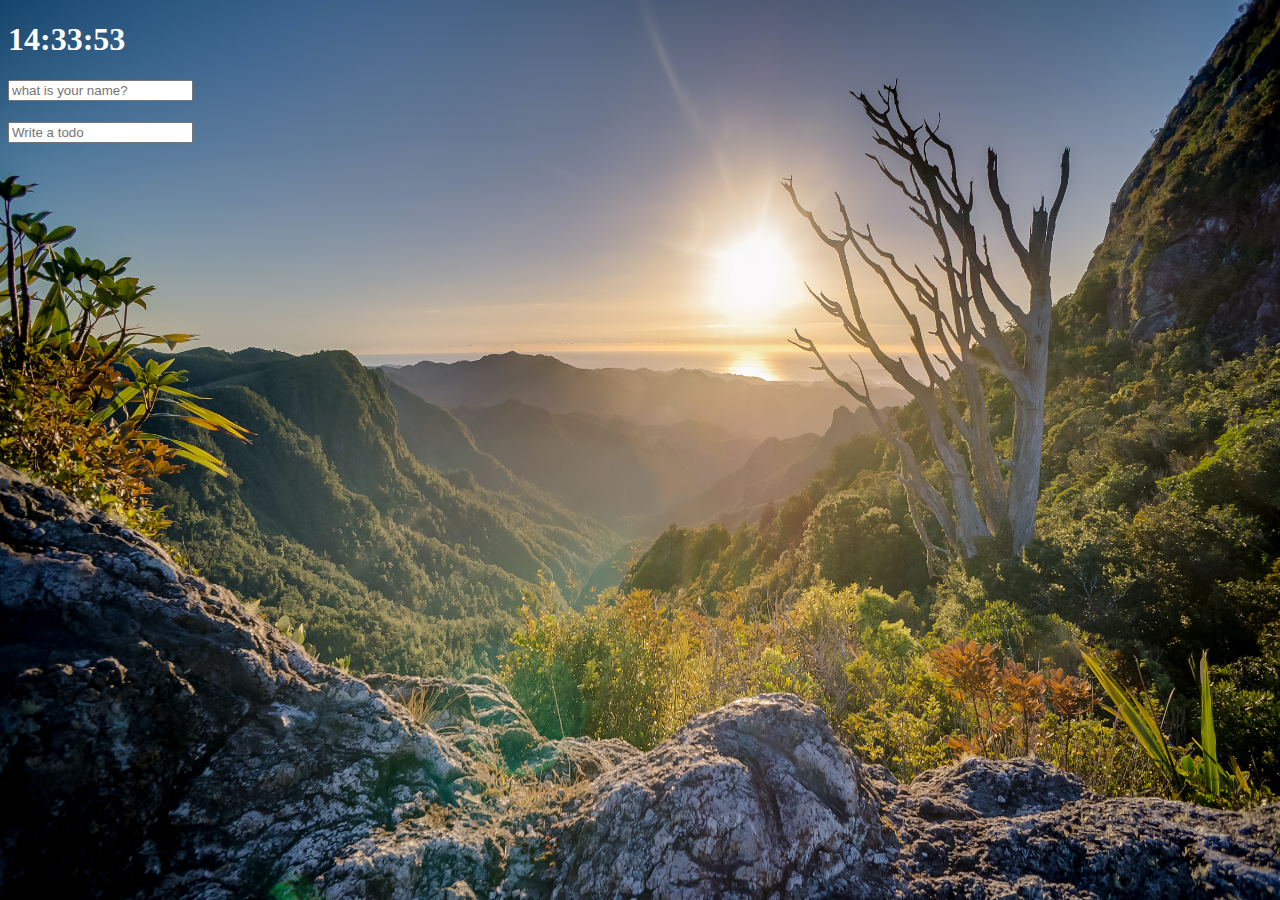
==== JavaScript/210103/index.html @ f7408295 "Create 210101 : Vanilla JS - Google Momentum Clone Coding" ====
<!DOCTYPE html>
<html>
    <head>
        <title> momentum </title>
        <meta charset="utf-8">
        <link rel="stylesheet" href="index.css">
    </head>

    <body>
        <div class="js-clock">
            <h1 class="js-title">00:00</h1>
        </div>
        <form class="js-form form">
            <input type="text" placeholder="what is your name?">
        </form>
        <h4 class="js-greetings greetings"></h4>
        <form class="js-toDoForm">
            <input type="text" placeholder="Write a todo"/>
        </form>
        <ul class="js-toDoList"></ul>
        <span class="js-weather"></span>
        <script src="clock.js"></script>
        <script src="gretting.js"></script>
        <script src="todo.js"></script>
        <script src="background.js"></script>
        <script src="weather.js"></script>
    </body>
</html>
---- JavaScript/210103/index.css ----
body {
    background-color: #2c3e50;
    color : white;
}

.form, .greeting {
    display: none;
}

.showing {
    display: block;
}

@keyframes fadeIn{
    from{
        opacity: 0;
    }
    to {
        opacity: 1;
    }
}

        .bgImage{
            position: absolute;
            top: 0;
            left: 0;
            width: 100%;
            height: 100%;
            z-index: -1;
            animation: fadeIn 0.5s linear;
        }
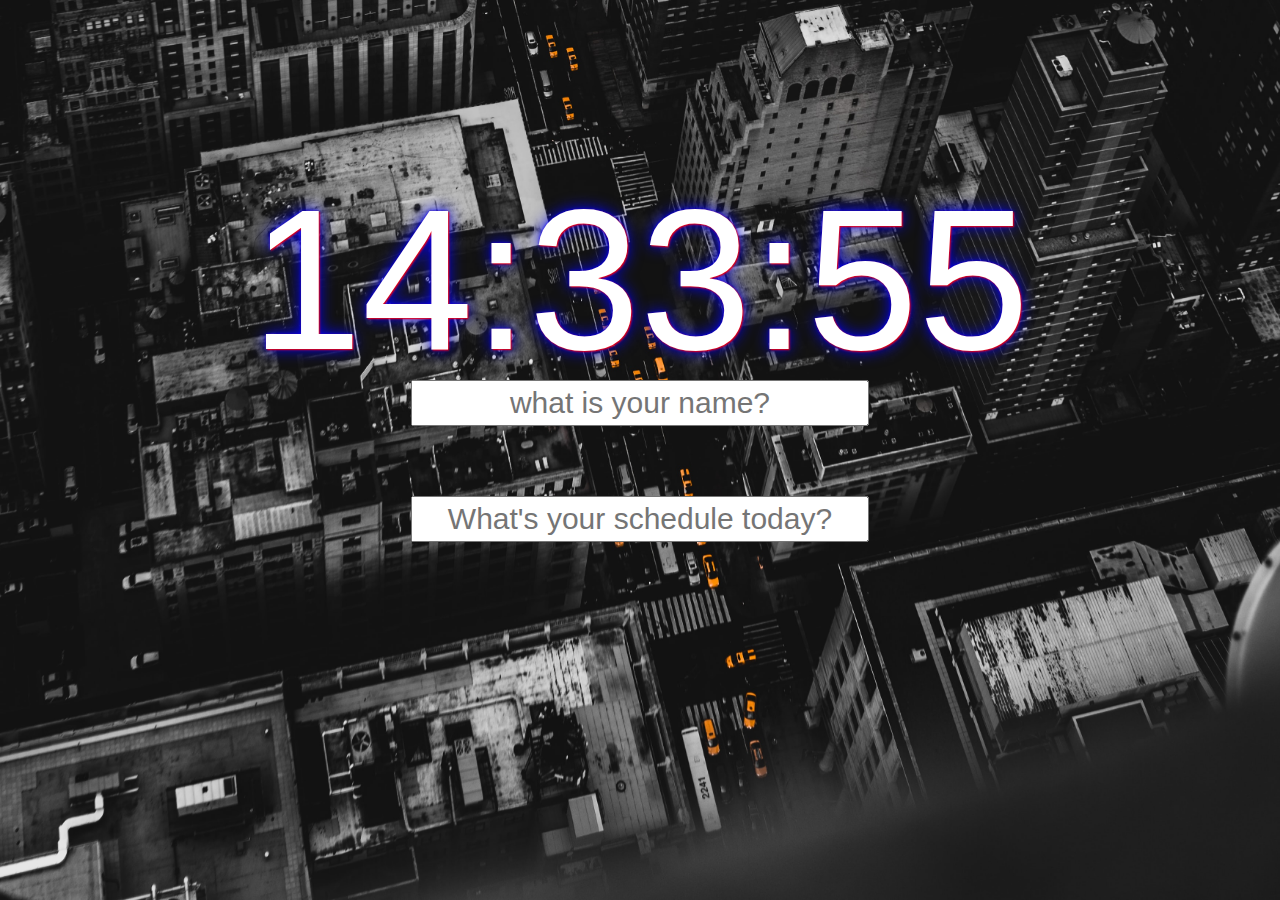
==== commit 04609019: "html 누락 부분 추가" ====
--- a/JavaScript/210103/index.html
+++ b/JavaScript/210103/index.html
@@ -7,22 +7,24 @@
     </head>
 
     <body>
-        <div class="js-clock">
-            <h1 class="js-title">00:00</h1>
+        <div class="contents">
+            <div class="js-clock">
+                <h1 class="js-title">00:00</h1>
+            </div>
+            <form class="js-form form">
+                <input type="text" placeholder="what is your name?">
+            </form>
+            <h4 class="js-greetings greetings"></h4>
+            <form class="js-toDoForm">
+                <input type="text" placeholder="What's your schedule today?"/>
+            </form>
+            <ul class="js-toDoList"></ul>
+            <span class="js-weather"></span>
+            <script src="clock.js"></script>
+            <script src="gretting.js"></script>
+            <script src="todo.js"></script>
+            <script src="background.js"></script>
+            <script src="weather.js"></script>
         </div>
-        <form class="js-form form">
-            <input type="text" placeholder="what is your name?">
-        </form>
-        <h4 class="js-greetings greetings"></h4>
-        <form class="js-toDoForm">
-            <input type="text" placeholder="Write a todo"/>
-        </form>
-        <ul class="js-toDoList"></ul>
-        <span class="js-weather"></span>
-        <script src="clock.js"></script>
-        <script src="gretting.js"></script>
-        <script src="todo.js"></script>
-        <script src="background.js"></script>
-        <script src="weather.js"></script>
     </body>
 </html>--- a/JavaScript/210103/index.css
+++ b/JavaScript/210103/index.css
@@ -1,31 +1,89 @@
+@import "reset.css";
+
 body {
-    background-color: #2c3e50;
-    color : white;
+  background-color: #2c3e50;
+  color: white;
+  text-shadow: 1px 1px 2px red, 0 0 1em blue, 0 0 0.2em blue;
 }
 
-.form, .greeting {
-    display: none;
+.form,
+.greeting {
+  display: none;
 }
 
 .showing {
-    display: block;
+  display: block;
 }
 
-@keyframes fadeIn{
-    from{
-        opacity: 0;
-    }
-    to {
-        opacity: 1;
-    }
+@keyframes fadeIn {
+  from {
+    opacity: 0;
+  }
+  to {
+    opacity: 1;
+  }
 }
 
-        .bgImage{
-            position: absolute;
-            top: 0;
-            left: 0;
-            width: 100%;
-            height: 100%;
-            z-index: -1;
-            animation: fadeIn 0.5s linear;
-        }+.bgImage {
+  position: absolute;
+  top: 0;
+  left: 0;
+  width: 100%;
+  height: 100%;
+  z-index: -1;
+  animation: fadeIn 0.5s linear;
+}
+
+h4 {
+  font-size: 80px;
+  padding-top: 40px;
+}
+
+.contents {
+  position: absolute;
+  top: 20%;
+  left: 50%;
+  transform: translate(-50%);
+  text-align: center;
+}
+
+.js-clock {
+  font-size: 200px;
+  font-family: -apple-system, BlinkMacSystemFont, "Segoe UI", Roboto, Oxygen,
+    Ubuntu, Cantarell, "Open Sans", "Helvetica Neue", sans-serif;
+}
+
+.js-toDoForm {
+  padding-top: 30px;
+}
+
+input {
+  height: 40px;
+  width: 450px;
+  font-size: 30px;
+  text-align: center;
+  font-family: -apple-system, BlinkMacSystemFont, "Segoe UI", Roboto, Oxygen,
+    Ubuntu, Cantarell, "Open Sans", "Helvetica Neue", sans-serif;
+}
+
+ul {
+  margin-top: 15px;
+}
+
+li {
+  font-size: 25px;
+  padding-top: 9px;
+  align-content: center;
+}
+
+button {
+  background-color: rgba(255, 255, 255, 0);
+  border: none;
+  font-size: 25px;
+}
+
+.js-weather {
+  display: block;
+  font-size: 30px;
+  padding-top: 100px;
+}
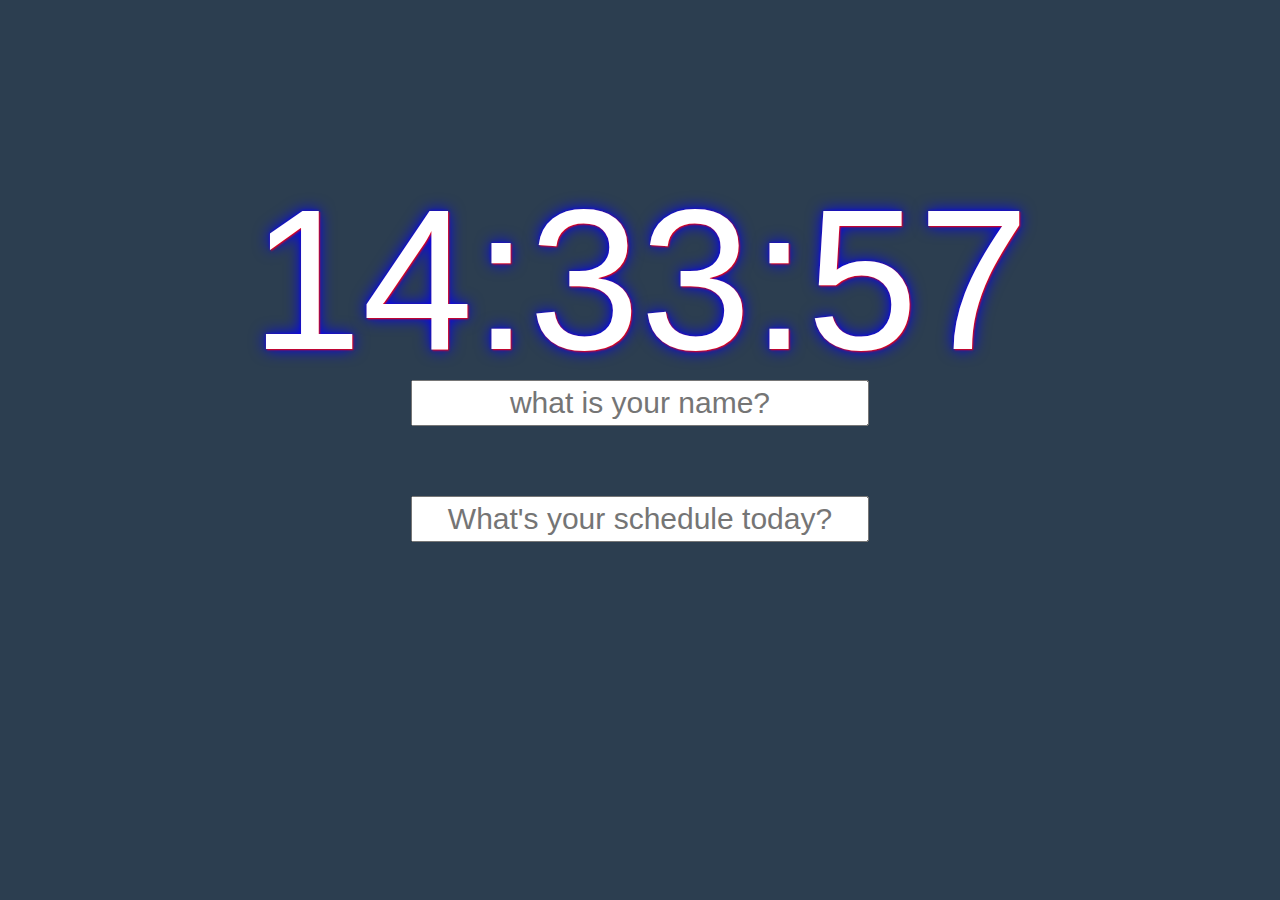
==== commit 06fd72b6: "unsplash api로 작동하는 배경 이미지 삽입 js추가" ====
--- a/JavaScript/210103/index.html
+++ b/JavaScript/210103/index.html
@@ -23,7 +23,7 @@
             <script src="clock.js"></script>
             <script src="gretting.js"></script>
             <script src="todo.js"></script>
-            <script src="background.js"></script>
+            <script src="bg.js"></script>
             <script src="weather.js"></script>
         </div>
     </body>
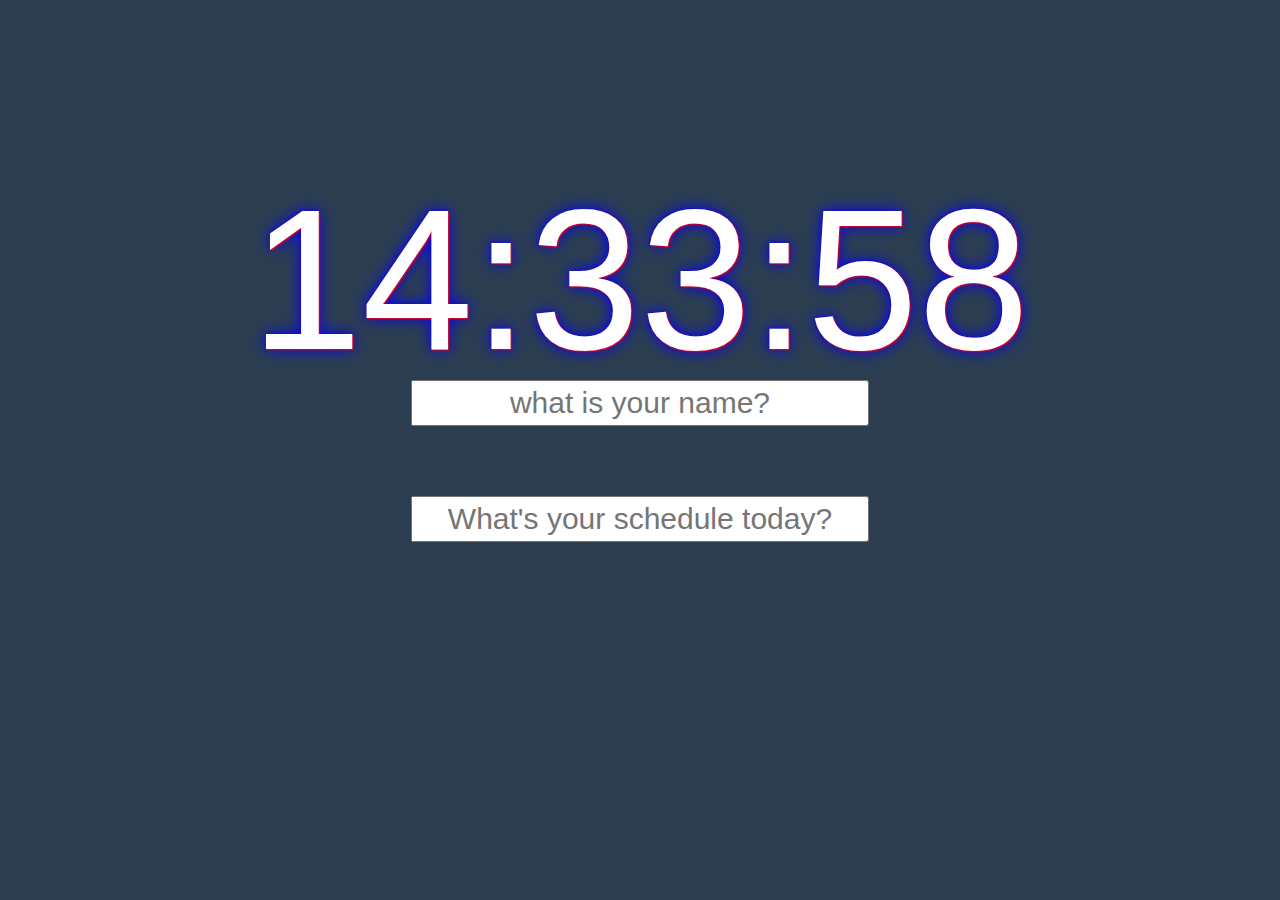
==== commit f43ec72e: "background.js 주석 처리" ====
--- a/JavaScript/210103/index.html
+++ b/JavaScript/210103/index.html
@@ -24,6 +24,7 @@
             <script src="gretting.js"></script>
             <script src="todo.js"></script>
             <script src="bg.js"></script>
+            <!-- <script src="background.js"></script> -->
             <script src="weather.js"></script>
         </div>
     </body>
